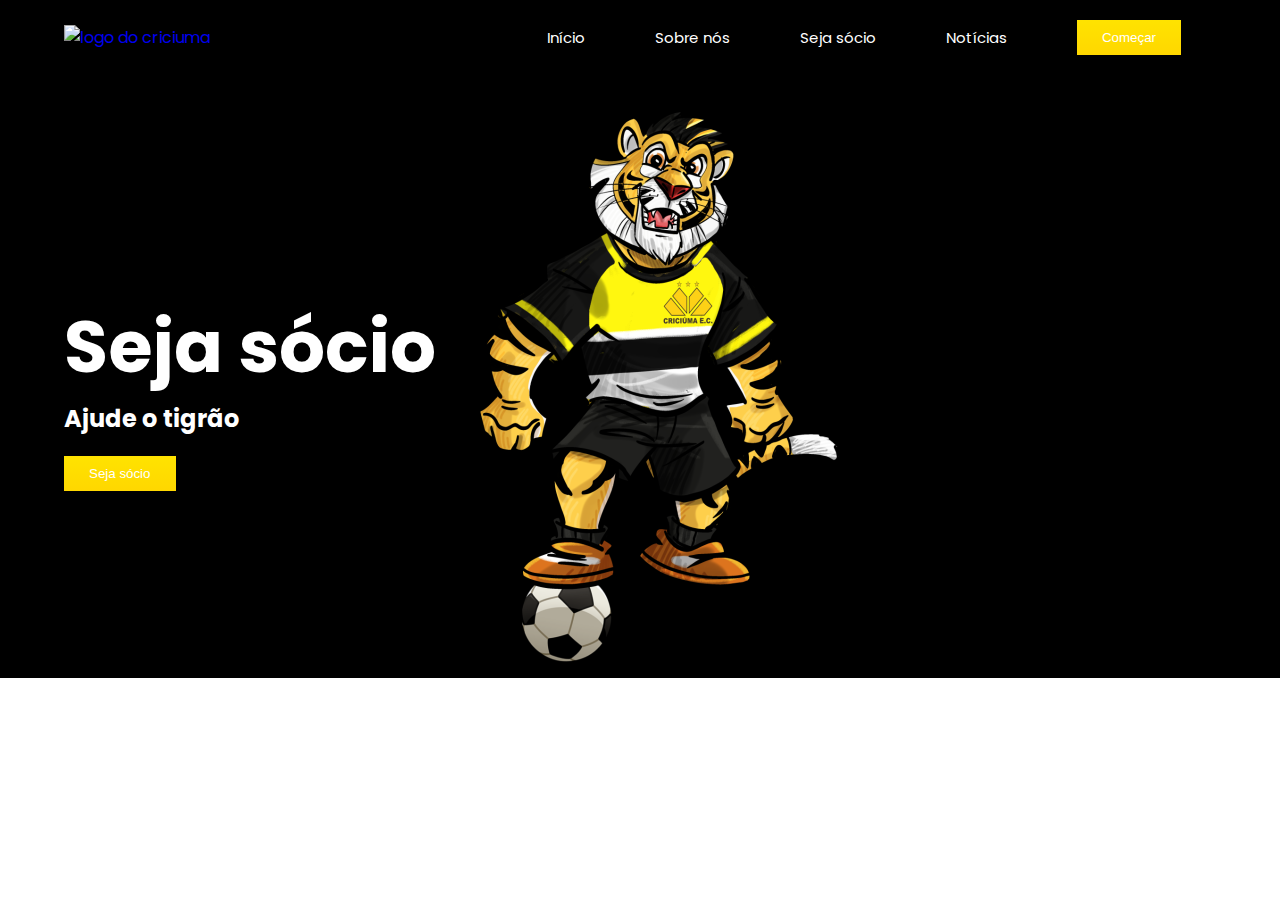
==== index.html @ 15b1179d "first commit" ====
<!DOCTYPE html>
<html lang="pt-br">
<head>
    <meta charset="UTF-8">
    <meta name="viewport" content="width=device-width, initial-scale=1.0">
    <link rel="stylesheet" href="css/style.css">
    <title>Criciuma EC</title>
</head>
<body> 
    <div class="background-preto">
        <!--header-->
        <header> 
            <!--container-->
            <div class="container">
                <nav>
                    <div class="logo">
                       <a href="index.html"> <img src="https://www.criciuma.com.br/includes/inc_nav/imgs/brand.png" alt="logo do criciuma"></a>
                    </div>
                    <ul class="ul">
                        <li><a href="#">Início</a></li>
                        <li><a href="#">Sobre nós</a></li>
                        <li><a href="#">Seja sócio</a></li>
                        <li><a href="#">Notícias</a></li>
                        <li><a href="#"><button class="btn-gradiente">Começar</button></a></li>
                    </ul>
                    <div class="menu-icon">
                        <img src="img/menu.png" alt="ícone de menu">
                    </div>
                </nav>
            </div>
            <!--end container-->
        </header> 
        <!--end header-->
        <!--main-->
        <main>
            <!--container-->
            <div class="container">
                <!--main txt-->
                <div class="main-text">
                    <h1>Seja sócio</h1>
                    <h2>Ajude o tigrão</h2>
                    <div>
                        <button class="btn-gradiente">Seja sócio</button>
                    
                    </div>
                </div>
                <!--end main txt-->
                <!--main img-->
                <div class="main-img">
                    <img src="img/tigre.png" alt="tigre">
                </div>
                <!--end main img-->
            </div>
            <!--end container-->
        </main>
        <!--end main-->
    </div>
    <script src="js/main.js"></script>
</body>
</html>
---- css/style.css ----
@import url('https://fonts.googleapis.com/css2?family=Poppins&display=swap');

* {
    margin: 0;
    padding: 0;
    box-sizing: border-box;
    text-decoration: none;
    list-style: none;
}

body {
    font-family: "Poppins", sans-serif;
}

:root {
    --amarelo: #ffe300;
    --preto: #000000;
    --cinza: #ababab;
    --branco: #FFFFFF;
    --degrade-btn: linear-gradient(#ffe300, #ffd700);
}

/* Estilo para o fundo amarelo */
.background-preto {
    background: var(--preto);
}

/* Container geral para o restante do conteúdo */
.container {
    max-width: 1440px;
    padding: 0 5%;
    margin: 0 auto;
}
.btn-gradiente{
    padding: 10px 25px;
    color: white;
    border: none;
    cursor: pointer;
    background-image: var(--degrade-btn);
}
/* classes do site */
nav{
    display: flex;
    justify-content: space-between;
    align-items: center;
    padding: 20px 0;
}
.ul {
    display: flex;
    align-items: center;
}
.ul li{
    margin: 0 35px;
    font-size: 15px;
}
.ul li a{
    color: white;
}
.main-text {
    color: white;
}
/* main */
main .container{
    display: flex;
    align-items: center;
    justify-content: space-between;
    margin-top: 30px;
}
.main-text{
    width: 50%;
    color: white;
}
.main-text h1{
    font-size: 4.5rem;
}
.main-text div{
    display: flex;
    align-items: center;
    margin-top: 20px;
}
.main-img{
    width: 50%;
}
.main-img{
    width: 100%;
}
/* menu icone */
.menu-icon{
    display: none;
    position: relative;
    z-index: 10;
}

/* responsivo */
@media (max-width: 960px) {
    .menu-icon {
        display: block;
    }

    .ul {
        position: fixed;
        background: var(--preto);
        top: 0;
        left: 100%;
        width: 100%;
        height: 100%;
        flex-direction: column;
        justify-content: center;
        transition: left 0.3s;
    }

    .ul.ativo {
        left: 0;
    }

    .ul li {
        font-size: 20px;
        margin: 20px 0;
    }
    main .container{
        flex-direction: column;
    }
    
    main .container .main-img,
    main .container .main-text{
        width: 100%;
        text-align: center;
    }
    main .container .main-text h1{
        font-size: 4rem;
    }
    main .container .main-text div{
        justify-content: center;
    }
}
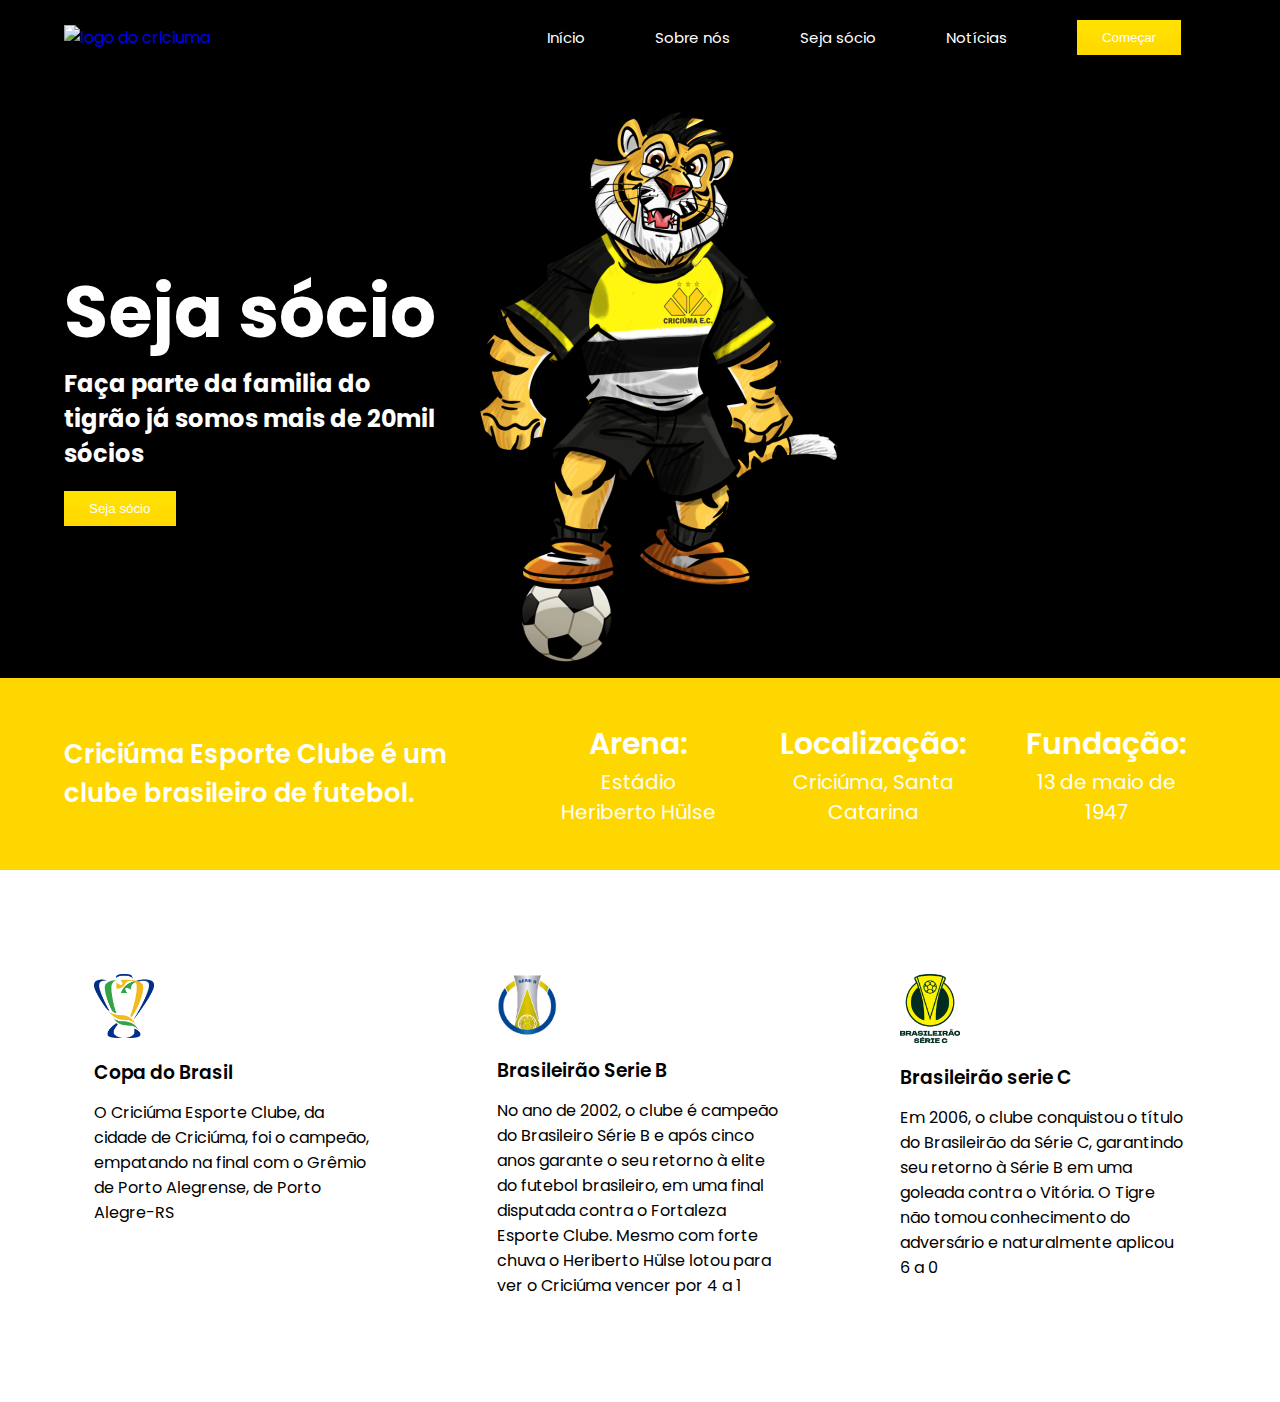
==== commit 83731b6e: "commit alterações" ====
--- a/index.html
+++ b/index.html
@@ -38,7 +38,7 @@
                 <!--main txt-->
                 <div class="main-text">
                     <h1>Seja sócio</h1>
-                    <h2>Ajude o tigrão</h2>
+                    <h2>Faça parte da familia do tigrão já somos mais de 20mil sócios</h2>
                     <div>
                         <button class="btn-gradiente">Seja sócio</button>
                     
@@ -55,6 +55,66 @@
         </main>
         <!--end main-->
     </div>
+    <!--end background preto-->
+    <!--resultados-->
+    <section class="resultados">
+        <!--container-->
+        <div class="container">
+            <!-- resultados-text-->
+             <div class="resultados-text">
+                Criciúma Esporte Clube é um clube brasileiro de futebol. 
+             </div>
+             <!--end resultados-text-->
+             <div class="resultados-numeros">
+                <p>
+                    <span>Arena:</span> <br>
+                    Estádio Heriberto Hülse
+                </p>
+
+                <p>
+                    <span>Localização:</span> <br>
+                    Criciúma, Santa Catarina
+                </p>
+
+                <p>
+                    <span>Fundação:</span> <br>
+                    13 de maio de 1947
+                </p>
+
+             </div>
+        <div>
+        <!--end container-->
+    </section>
+    <!--end resultados-->
+    <!-- section diferencias -->
+    <section class="diferencias">
+        <div class="container">
+            <div class="card">
+                <img src="img/copa.png" alt="trofeu">
+                <h3 class="titulo">Copa do Brasil</h3>
+                <p>
+                    O Criciúma Esporte Clube, da cidade de Criciúma, foi o campeão, empatando na final com o Grêmio de Porto Alegrense, de Porto Alegre-RS
+                </p>
+            </div>
+
+            <div class="card">
+                <img src="img/serieb.png" alt="serieb">
+                <h3 class="titulo">Brasileirão Serie B</h3>
+                <p>
+                    No ano de 2002, o clube é campeão do Brasileiro Série B e após cinco anos garante o seu retorno à elite do futebol brasileiro, em uma final disputada contra o Fortaleza Esporte Clube. Mesmo com forte chuva o Heriberto Hülse lotou para ver o Criciúma vencer por 4 a 1
+                </p>
+            </div>
+
+            <div class="card">
+                <img src="img/seriec.png" alt="seriec">
+                <h3 class="titulo">Brasileirão serie C</h3>
+                <p>
+                    Em 2006, o clube conquistou o título do Brasileirão da Série C, garantindo seu retorno à Série B em uma goleada contra o Vitória. O Tigre não tomou conhecimento do adversário e naturalmente aplicou 6 a 0
+                </p>
+            </div>
+        </div>
+    </section>
+    <!-- end diferencias-->
     <script src="js/main.js"></script>
 </body>
 </html>
--- a/css/style.css
+++ b/css/style.css
@@ -31,6 +31,11 @@
     padding: 0 5%;
     margin: 0 auto;
 }
+
+section{
+    padding: 2.7rem 0;
+}
+
 .btn-gradiente{
     padding: 10px 25px;
     color: white;
@@ -38,6 +43,7 @@
     cursor: pointer;
     background-image: var(--degrade-btn);
 }
+
 /* classes do site */
 nav{
     display: flex;
@@ -45,20 +51,25 @@
     align-items: center;
     padding: 20px 0;
 }
+
 .ul {
     display: flex;
     align-items: center;
 }
+
 .ul li{
     margin: 0 35px;
     font-size: 15px;
 }
+
 .ul li a{
     color: white;
 }
+
 .main-text {
     color: white;
 }
+
 /* main */
 main .container{
     display: flex;
@@ -66,24 +77,30 @@
     justify-content: space-between;
     margin-top: 30px;
 }
+
 .main-text{
     width: 50%;
     color: white;
 }
+
 .main-text h1{
     font-size: 4.5rem;
 }
+
 .main-text div{
     display: flex;
     align-items: center;
     margin-top: 20px;
 }
+
 .main-img{
     width: 50%;
 }
+
 .main-img{
     width: 100%;
 }
+
 /* menu icone */
 .menu-icon{
     display: none;
@@ -91,6 +108,69 @@
     z-index: 10;
 }
 
+/* resultados */
+.resultados{
+    background:#ffd700 ;
+}
+
+.resultados .container{
+    display: flex;
+    align-items: center;
+    justify-content: space-between;
+}
+
+.resultados .resultados-text{
+    color: white;
+    font-size:  1.6rem;
+    font-weight: 600;
+    width:  50%;
+}
+
+.resultados .resultados-numeros{
+    display: flex;
+    align-items: center;
+    justify-content: center;
+    color: white;
+}
+
+.resultados .resultados-numeros p{
+    text-align: center;
+    margin:  0 30px;
+    font-size:  20px;
+}
+
+.resultados .resultados-numeros p span{
+    font-size:  30px;
+    font-weight: 600;
+}
+/* section diferecias */
+.diferencias .container{
+    display: flex;
+    justify-content: space-between;
+    margin:  30px auto;
+}
+
+.diferencias .card{
+    width:  30%;
+    cursor: pointer;
+    padding: 30px;
+    border-radius:  15px;
+    transition: 0.3s;
+  
+}
+
+.diferencias .card:hover{
+   box-shadow: 0px 10px 67px 8px;
+}
+
+.diferencias .card img{
+    width:  60px;
+}
+
+.diferencias .card .titulo{
+    margin: 13px 0;
+    font-weight: 600;
+}
 /* responsivo */
 @media (max-width: 960px) {
     .menu-icon {
@@ -132,4 +212,26 @@
     main .container .main-text div{
         justify-content: center;
     }
-}
+    .resultados .container{
+        flex-direction: column;
+    }
+    .resultados .resultados-text,
+    .resultados .resultados-numeros{
+        width: 100%;
+        text-align: center;
+    }
+    .resultados-numeros{
+        margin-top:  30px;
+    }
+
+    @media (max-width: 440px){
+        .resultados .resultados-numeros{
+            flex-direction: column
+        }
+        
+        main .container .main-text h1 {
+                font-size: 3rem;
+            }
+        }
+    }
+
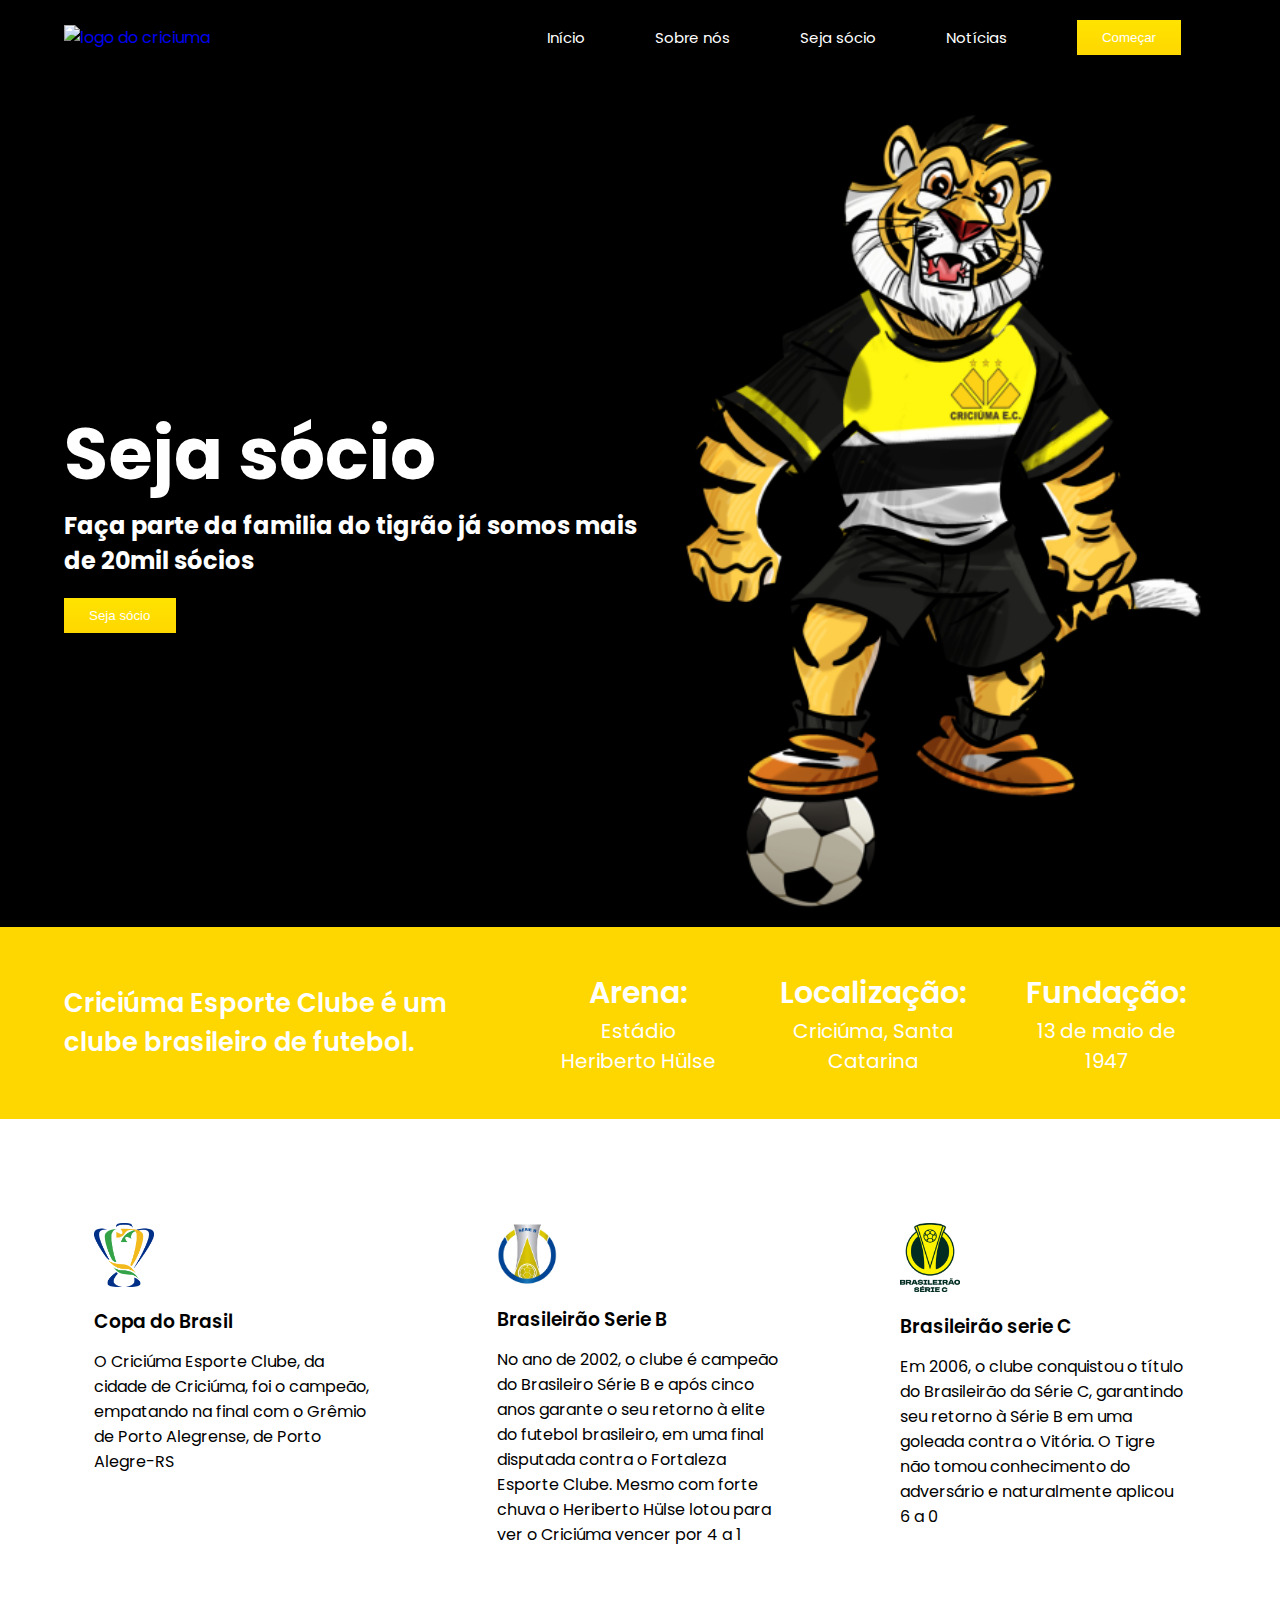
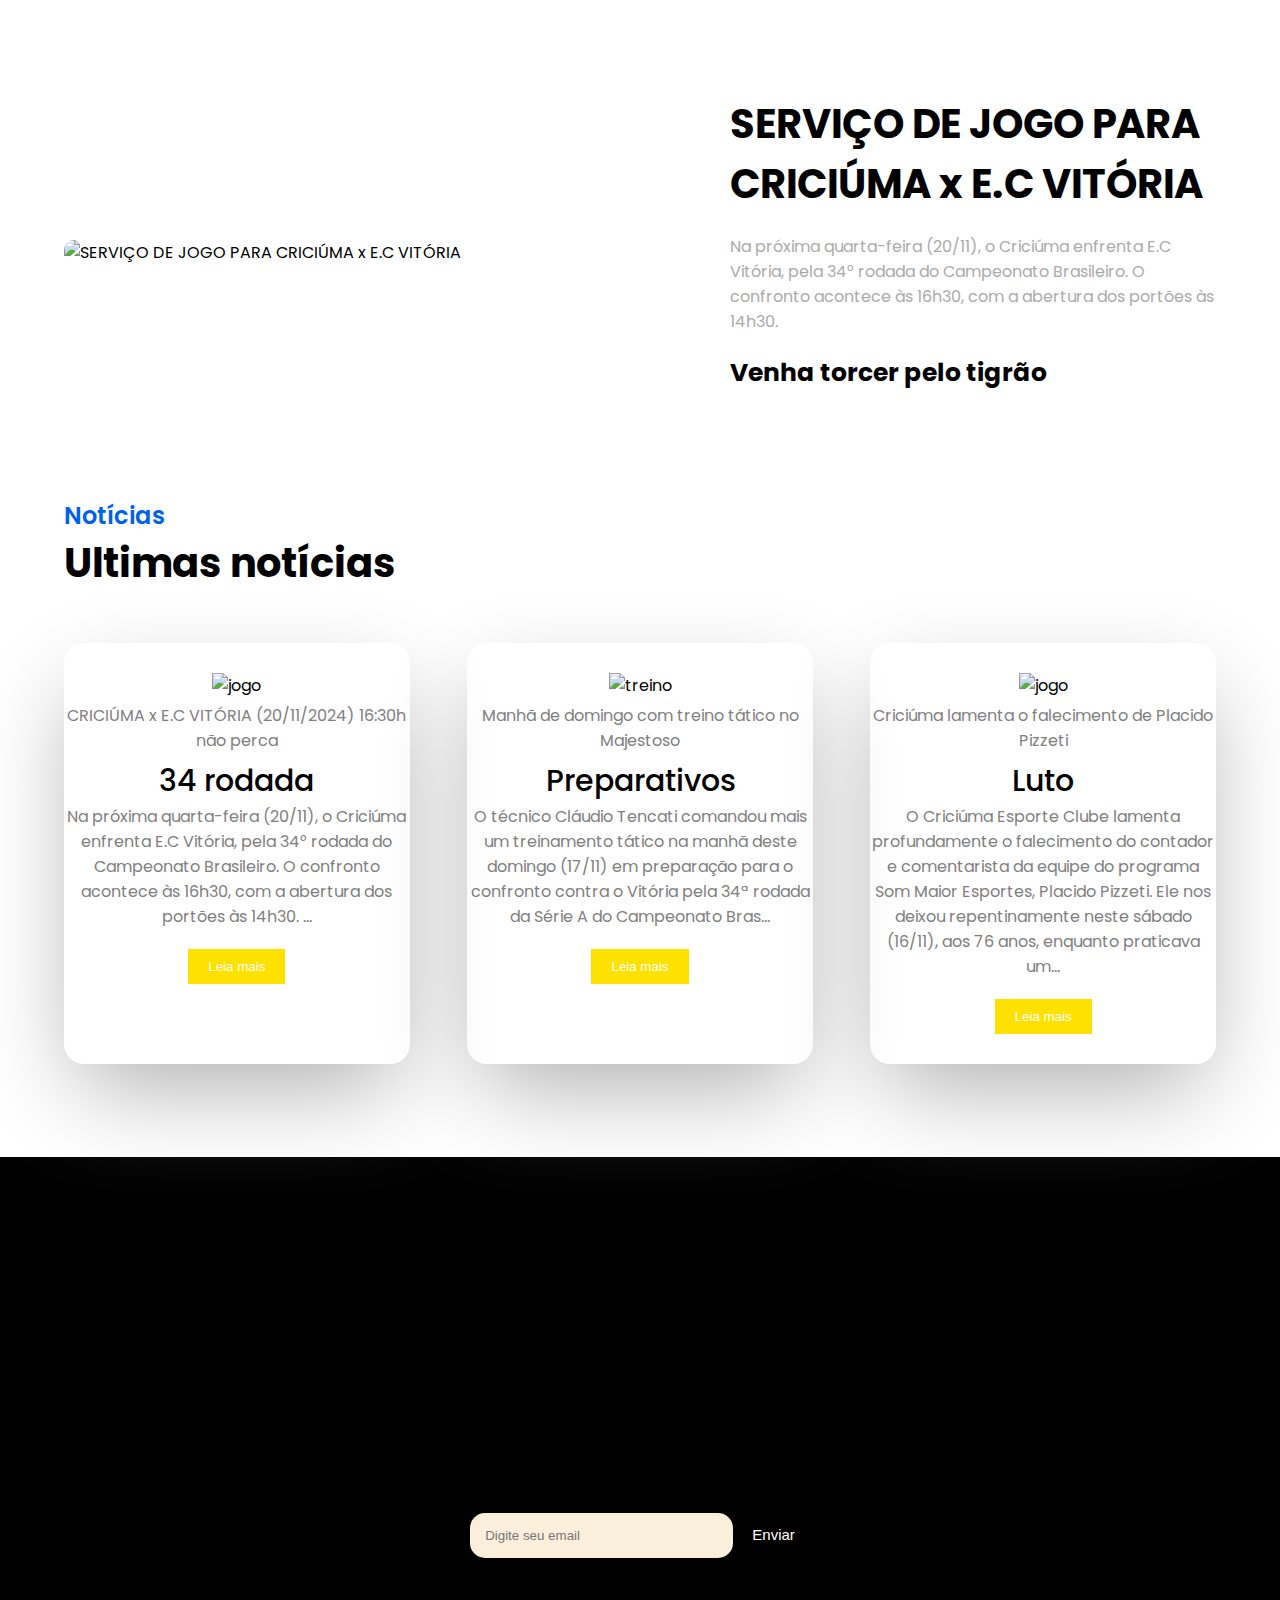
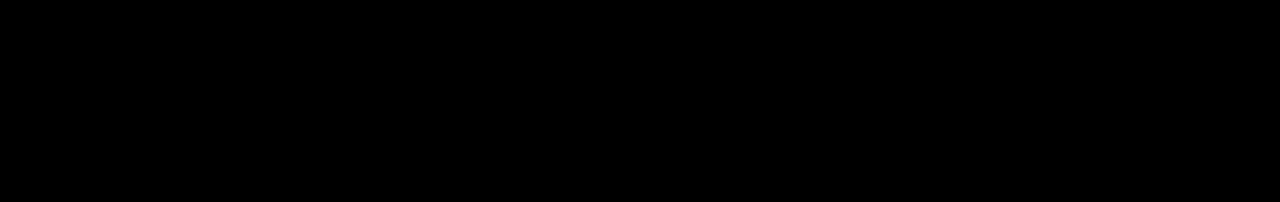
==== commit 2e7a28f2: "alterações" ====
--- a/index.html
+++ b/index.html
@@ -115,6 +115,84 @@
         </div>
     </section>
     <!-- end diferencias-->
+     <!--section noticia-->
+     <section class="noticia">
+        <div class="container">
+            <div class="noticia1-img">
+                <img src="img/noticia1.png" alt="SERVIÇO DE JOGO PARA CRICIÚMA x E.C VITÓRIA">
+            </div>
+            <div class="noticia-text">
+                <h2>SERVIÇO DE JOGO PARA CRICIÚMA x E.C VITÓRIA</h2>
+                <p>
+                    Na próxima quarta-feira (20/11),
+                     o Criciúma enfrenta E.C Vitória, 
+                     pela 34° rodada do Campeonato Brasileiro.
+                      O confronto acontece às 16h30,
+                       com a abertura dos portões às 14h30.
+                </p>
+                
+                <p>
+                    <b>Venha torcer pelo tigrão</b>
+                </p>
+            </div>
+        </div>
+     </section>
+     <!-- end section noticia-->
+      <!-- ultimas noticias-->
+       <section class="ultimas-noticias">
+        <div class="container">
+            <p class="azul">Notícias</p>
+            <h2>Ultimas notícias</h2>
+            <div class="cards">
+                <!--card item 1-->
+                <div class="card-item">
+                    <img src="img/criciuma2.png" alt="jogo">
+                    <p class="tema">CRICIÚMA x E.C VITÓRIA
+                        (20/11/2024) 16:30h não perca
+                    </p>
+                    <p class="subtema">34 rodada</p>
+                    <p class="noticia1"> Na próxima quarta-feira (20/11), o Criciúma enfrenta E.C Vitória, pela 34° rodada do Campeonato Brasileiro.
+                         O confronto acontece às 16h30, com a abertura dos portões às 14h30. ...</p> 
+                         <button>Leia mais</button>
+
+                 </div>
+                 <!--end card item 1-->
+          <!--card item 2-->
+          <div class="card-item">
+            <img src="img/treino.png" alt="treino">
+            <p class="tema">Manhã de domingo com treino tático no Majestoso</p>
+            <p class="subtema">Preparativos</p>
+            <p class="noticia1">O técnico Cláudio Tencati comandou mais um treinamento tático na manhã deste domingo (17/11) em preparação para
+                 o confronto contra o Vitória pela 34ª rodada da Série A do Campeonato Bras...</p> 
+                 <button>Leia mais</button>
+
+         </div>
+                 <!--end card item 2-->
+          <!--card item 3-->
+                <div class="card-item">
+                    <img src="img/luto.png" alt="jogo">
+                    <p class="tema">Criciúma lamenta o falecimento de Placido Pizzeti</p>
+                    <p class="subtema"">Luto</p>
+                    <p class="noticia1"> O Criciúma Esporte Clube lamenta profundamente o falecimento do contador e comentarista da equipe do programa Som Maior Esportes, Placido Pizzeti. Ele nos
+                         deixou repentinamente neste sábado (16/11), aos 76 anos, enquanto praticava um...</p> 
+                         <button>Leia mais</button>
+
+                 </div>
+                 <!--end card item 3-->
+       </section>
+       <!-- end ultimas noticias-->
+        <section class="newsleater">
+            <div class="container">
+                <div class="box-newsleater">
+                    <h2>Se inscreva e receba novidades</h2>
+                    <p>Receba notificações em seu email sobre novas novidades em breve</p>
+                    <form>
+                        <input type="email" placeholder="Digite seu email">
+                        <button>Enviar</button> 
+                    </form>
+                </div>
+            </div>
+        </section>
     <script src="js/main.js"></script>
 </body>
-</html>
+</html>--- a/css/style.css
+++ b/css/style.css
@@ -13,9 +13,10 @@
 }
 
 :root {
-    --amarelo: #ffe300;
+    --amarelo: #ffe100;
     --preto: #000000;
-    --cinza: #ababab;
+    --cinza-claro: #ababab;
+    --cinza-escuro: #808080;
     --branco: #FFFFFF;
     --degrade-btn: linear-gradient(#ffe300, #ffd700);
 }
@@ -32,20 +33,25 @@
     margin: 0 auto;
 }
 
-section{
+section {
     padding: 2.7rem 0;
 }
 
-.btn-gradiente{
+.btn-gradiente {
     padding: 10px 25px;
     color: white;
     border: none;
     cursor: pointer;
     background-image: var(--degrade-btn);
-}
-
-/* classes do site */
-nav{
+    transition: background 0.3s ease;
+}
+
+.btn-gradiente:hover {
+    background-image: linear-gradient(#ffd700, #ffe300);
+}
+
+/* Classes do site */
+nav {
     display: flex;
     justify-content: space-between;
     align-items: center;
@@ -57,121 +63,256 @@
     align-items: center;
 }
 
-.ul li{
+.ul li {
     margin: 0 35px;
     font-size: 15px;
 }
 
-.ul li a{
-    color: white;
+.ul li a {
+    color: white;
+    transition: color 0.3s;
+}
+
+.ul li a:hover {
+    color: var(--amarelo);
 }
 
 .main-text {
     color: white;
 }
 
-/* main */
-main .container{
+/* Main */
+main .container {
     display: flex;
     align-items: center;
     justify-content: space-between;
     margin-top: 30px;
 }
 
-.main-text{
+.main-text {
     width: 50%;
     color: white;
 }
 
-.main-text h1{
+.main-text h1 {
     font-size: 4.5rem;
 }
 
-.main-text div{
+.main-text div {
     display: flex;
     align-items: center;
     margin-top: 20px;
 }
 
-.main-img{
+.main-img {
     width: 50%;
 }
 
-.main-img{
+.main-img img {
     width: 100%;
 }
 
-/* menu icone */
-.menu-icon{
+/* Menu ícone */
+.menu-icon {
     display: none;
     position: relative;
     z-index: 10;
 }
 
-/* resultados */
-.resultados{
-    background:#ffd700 ;
-}
-
-.resultados .container{
+/* Resultados */
+.resultados {
+    background: #ffd700;
+}
+
+.resultados .container {
     display: flex;
     align-items: center;
     justify-content: space-between;
 }
 
-.resultados .resultados-text{
-    color: white;
-    font-size:  1.6rem;
+.resultados .resultados-text {
+    color: white;
+    font-size: 1.6rem;
     font-weight: 600;
-    width:  50%;
-}
-
-.resultados .resultados-numeros{
+    width: 50%;
+}
+
+.resultados .resultados-numeros {
     display: flex;
     align-items: center;
     justify-content: center;
     color: white;
 }
 
-.resultados .resultados-numeros p{
+.resultados .resultados-numeros p {
     text-align: center;
-    margin:  0 30px;
-    font-size:  20px;
-}
-
-.resultados .resultados-numeros p span{
-    font-size:  30px;
+    margin: 0 30px;
+    font-size: 20px;
+}
+
+.resultados .resultados-numeros p span {
+    font-size: 30px;
     font-weight: 600;
 }
-/* section diferecias */
-.diferencias .container{
+
+/* Section Diferencias */
+.diferencias .container {
     display: flex;
     justify-content: space-between;
-    margin:  30px auto;
-}
-
-.diferencias .card{
-    width:  30%;
+    margin: 30px auto;
+}
+
+.diferencias .card {
+    width: 30%;
     cursor: pointer;
     padding: 30px;
-    border-radius:  15px;
+    border-radius: 15px;
     transition: 0.3s;
-  
-}
-
-.diferencias .card:hover{
-   box-shadow: 0px 10px 67px 8px;
-}
-
-.diferencias .card img{
-    width:  60px;
-}
-
-.diferencias .card .titulo{
+}
+
+.diferencias .card:hover {
+    box-shadow: 0px 10px 20px rgba(0, 0, 0, 0.1);
+}
+
+.diferencias .card img {
+    width: 60px;
+}
+
+.diferencias .card .titulo {
     margin: 13px 0;
     font-weight: 600;
 }
-/* responsivo */
+
+/* Section Jogo */
+.noticia .container {
+    display: flex;
+    align-items: center;
+}
+
+.noticia .noticia1-img {
+    width: 50%;
+}
+
+.noticia .noticia1-img img {
+    width: 100%;
+    border-radius: 10px;
+}
+
+.noticia .noticia-text {
+    width: 50%;
+    padding-left: 90px;
+}
+
+.noticia .noticia-text h2 {
+    font-size: 2.5em;
+}
+
+.noticia .noticia-text p {
+    margin: 20px 0;
+    color: var(--cinza-claro);
+}
+
+.noticia .noticia-text p b {
+    color: var(--preto);
+    font-size: 25px;
+}
+
+.ultimas-noticias .azul {
+    font-size: 24px;
+    font-weight: 600;
+    color: #0060f0;
+}
+
+.ultimas-noticias h2 {
+    font-size: 2.5rem;
+}
+
+.ultimas-noticias .cards {
+    display: flex;
+    justify-content: space-between;
+    margin-top: 50px;
+}
+
+.ultimas-noticias .cards .card-item {
+    width: 30%;
+    text-align: center;
+    padding: 30px 0;
+    border-radius: 20px;
+    box-shadow: 0px 35px 97px -15px var(--cinza-claro) ;
+}
+
+.ultimas-noticias .cards img{
+    width: 80%;
+}
+
+.ultimas-noticias .cards .tema{
+    margin: 5px 0;
+    color: var(--cinza-escuro);
+}
+
+.ultimas-noticias .cards .subtema{
+    font-size: 30px;
+    font-weight: 500;
+}
+
+.ultimas-noticias .cards .noticia1{
+    margin-bottom: 20px;
+    color: var(--cinza-escuro);
+}
+
+.ultimas-noticias .cards button{
+    padding: 10px 20px;
+    color: white;
+    background-color:var(--amarelo) ;
+    border: none;
+}
+/* section newsleater */
+.newsleater{
+    margin-top: 50px;
+    background-color: var(--preto);
+}
+
+.newsleater .box-newsleater{
+    text-align: center;
+    padding: 200px;
+    background-image: url('../img/fundo.png');
+    background-repeat: no-repeat;
+    background-size: cover;
+    background-position: center;
+    border-radius: 15px;
+}
+
+.newsleater .box-newsleater h2{
+    font-size: 2.5rem;
+}
+
+.newsleater .box-newsleater p{
+    margin: 13px 0;
+}
+
+.newsleater .box-newsleater input{
+    width: 35%;
+    padding: 15px;
+    border-radius: 15px;
+    border: none;
+    outline: none;
+    color: #00000098;
+    background-color: #faefda;
+}
+
+
+.newsleater .box-newsleater button{
+    font-size: 15px;
+    border: none;
+    outline: none;
+    padding: 15px;
+    border-radius: 14px;
+    color: white;
+    background-color: var(--preto);
+    cursor: pointer;
+}
+/* end section newsleater */
+/* Responsivo */
 @media (max-width: 960px) {
     .menu-icon {
         display: block;
@@ -197,41 +338,82 @@
         font-size: 20px;
         margin: 20px 0;
     }
-    main .container{
-        flex-direction: column;
-    }
-    
+
+    main .container {
+        flex-direction: column;
+    }
+
     main .container .main-img,
-    main .container .main-text{
+    main .container .main-text {
         width: 100%;
         text-align: center;
     }
-    main .container .main-text h1{
-        font-size: 4rem;
-    }
-    main .container .main-text div{
-        justify-content: center;
-    }
-    .resultados .container{
-        flex-direction: column;
-    }
+
+    .resultados .container {
+        flex-direction: column;
+    }
+
     .resultados .resultados-text,
-    .resultados .resultados-numeros{
+    .resultados .resultados-numeros {
         width: 100%;
         text-align: center;
     }
-    .resultados-numeros{
-        margin-top:  30px;
-    }
-
-    @media (max-width: 440px){
-        .resultados .resultados-numeros{
-            flex-direction: column
-        }
-        
-        main .container .main-text h1 {
-                font-size: 3rem;
-            }
-        }
-    }
-
+
+    .resultados-numeros {
+        margin-top: 30px;
+    }
+
+    .ultimas-noticias .cards{
+        flex-direction: column;
+    }
+
+    .ultimas-noticias .cards .card-item{
+        width: 100%;
+        margin-top: 50px;
+    }
+
+    .newsleater .box-newsleater{
+        padding: 50px;
+    }
+    .newsleater .box-newsleater h2 {
+        font-size: 2.0rem;
+    }
+
+    .newsleater .box-newsleater input{
+        width: 90%;
+    }
+
+    .newsleater .box-newsleater button{
+        width: 50%;
+        margin-top: 20px;
+    }
+    }
+
+@media (max-width: 440px) {
+    .resultados .resultados-numeros {
+        flex-direction: column;
+    }
+
+    .diferencias .container {
+        flex-direction: column;
+    }
+
+    .diferencias .card {
+        width: 100%;
+    }
+
+    .noticia .container {
+        flex-direction: column-reverse;
+    }
+
+    .noticia .noticia1-img,
+    .noticia .noticia-text {
+        width: 100%;
+        text-align: center;
+        padding: 0%;
+    }
+
+    main .container .main-text h1 {
+        font-size: 3rem;
+    }
+}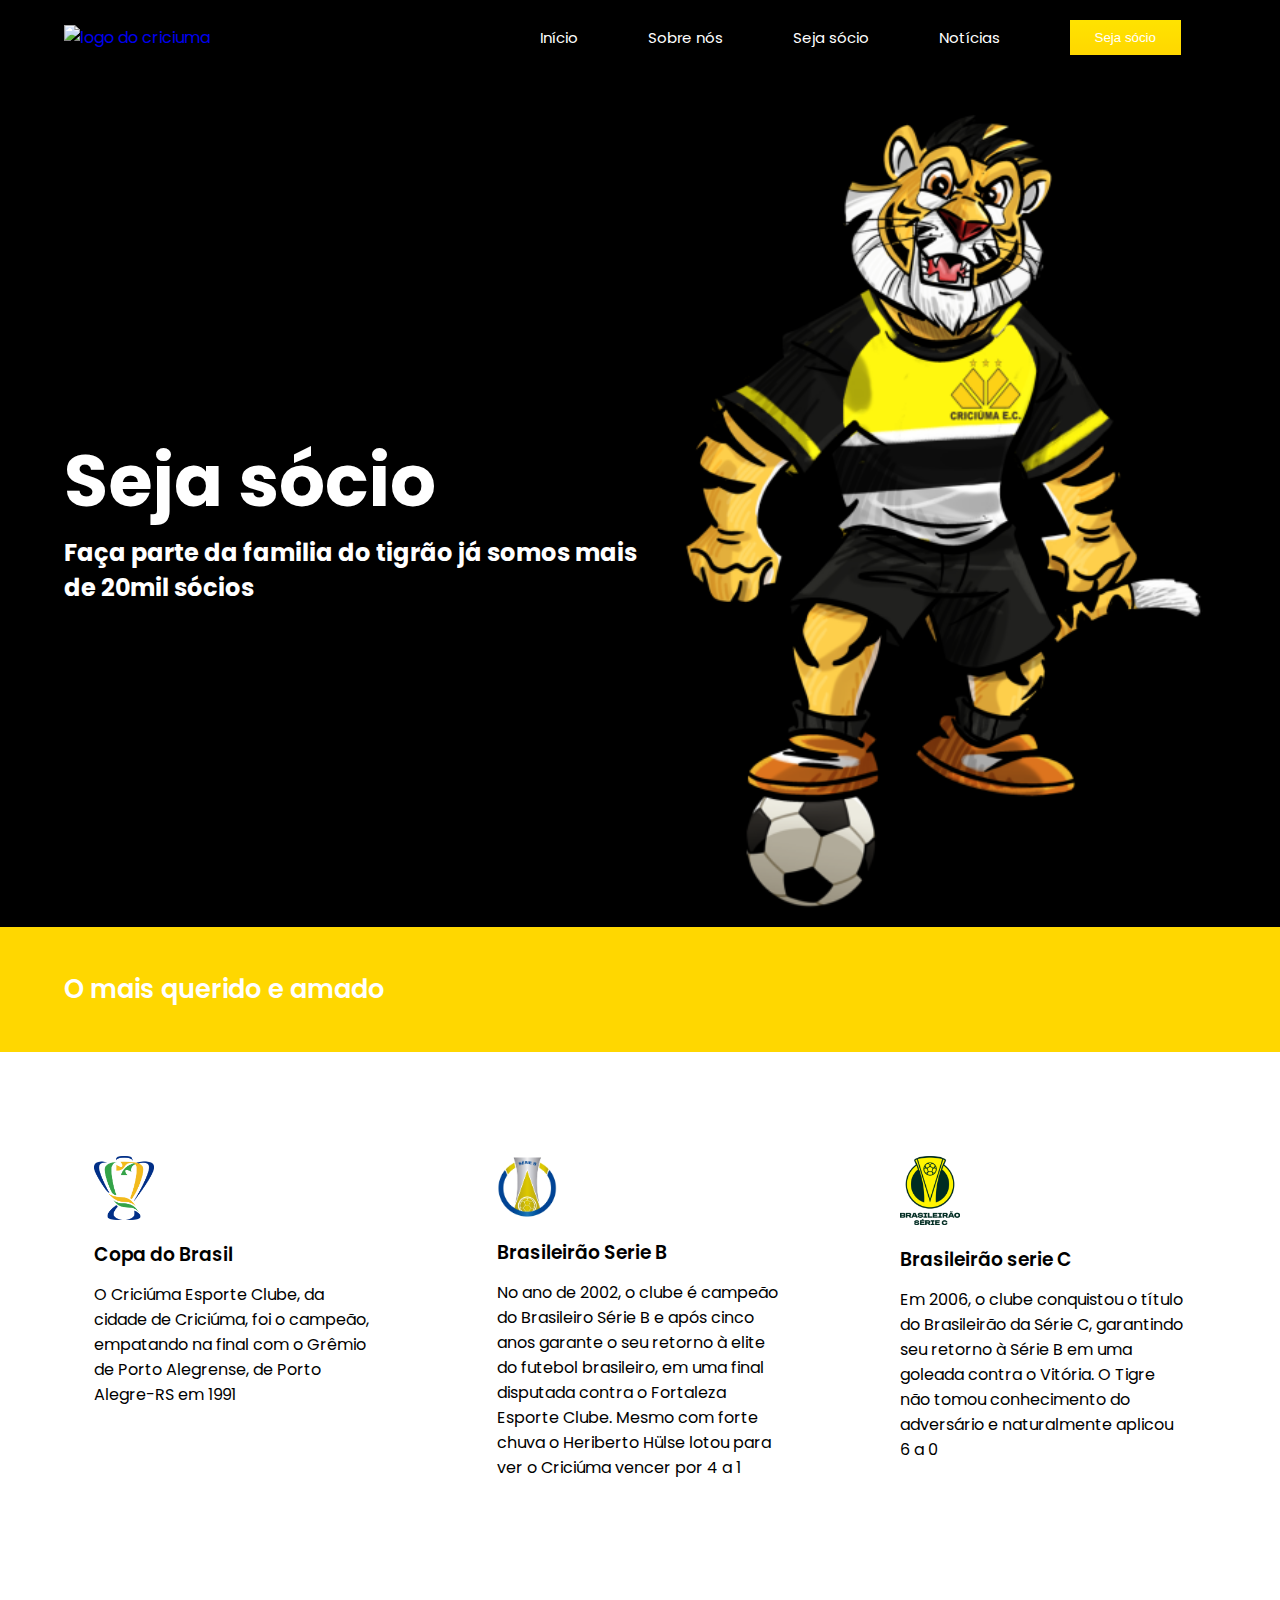
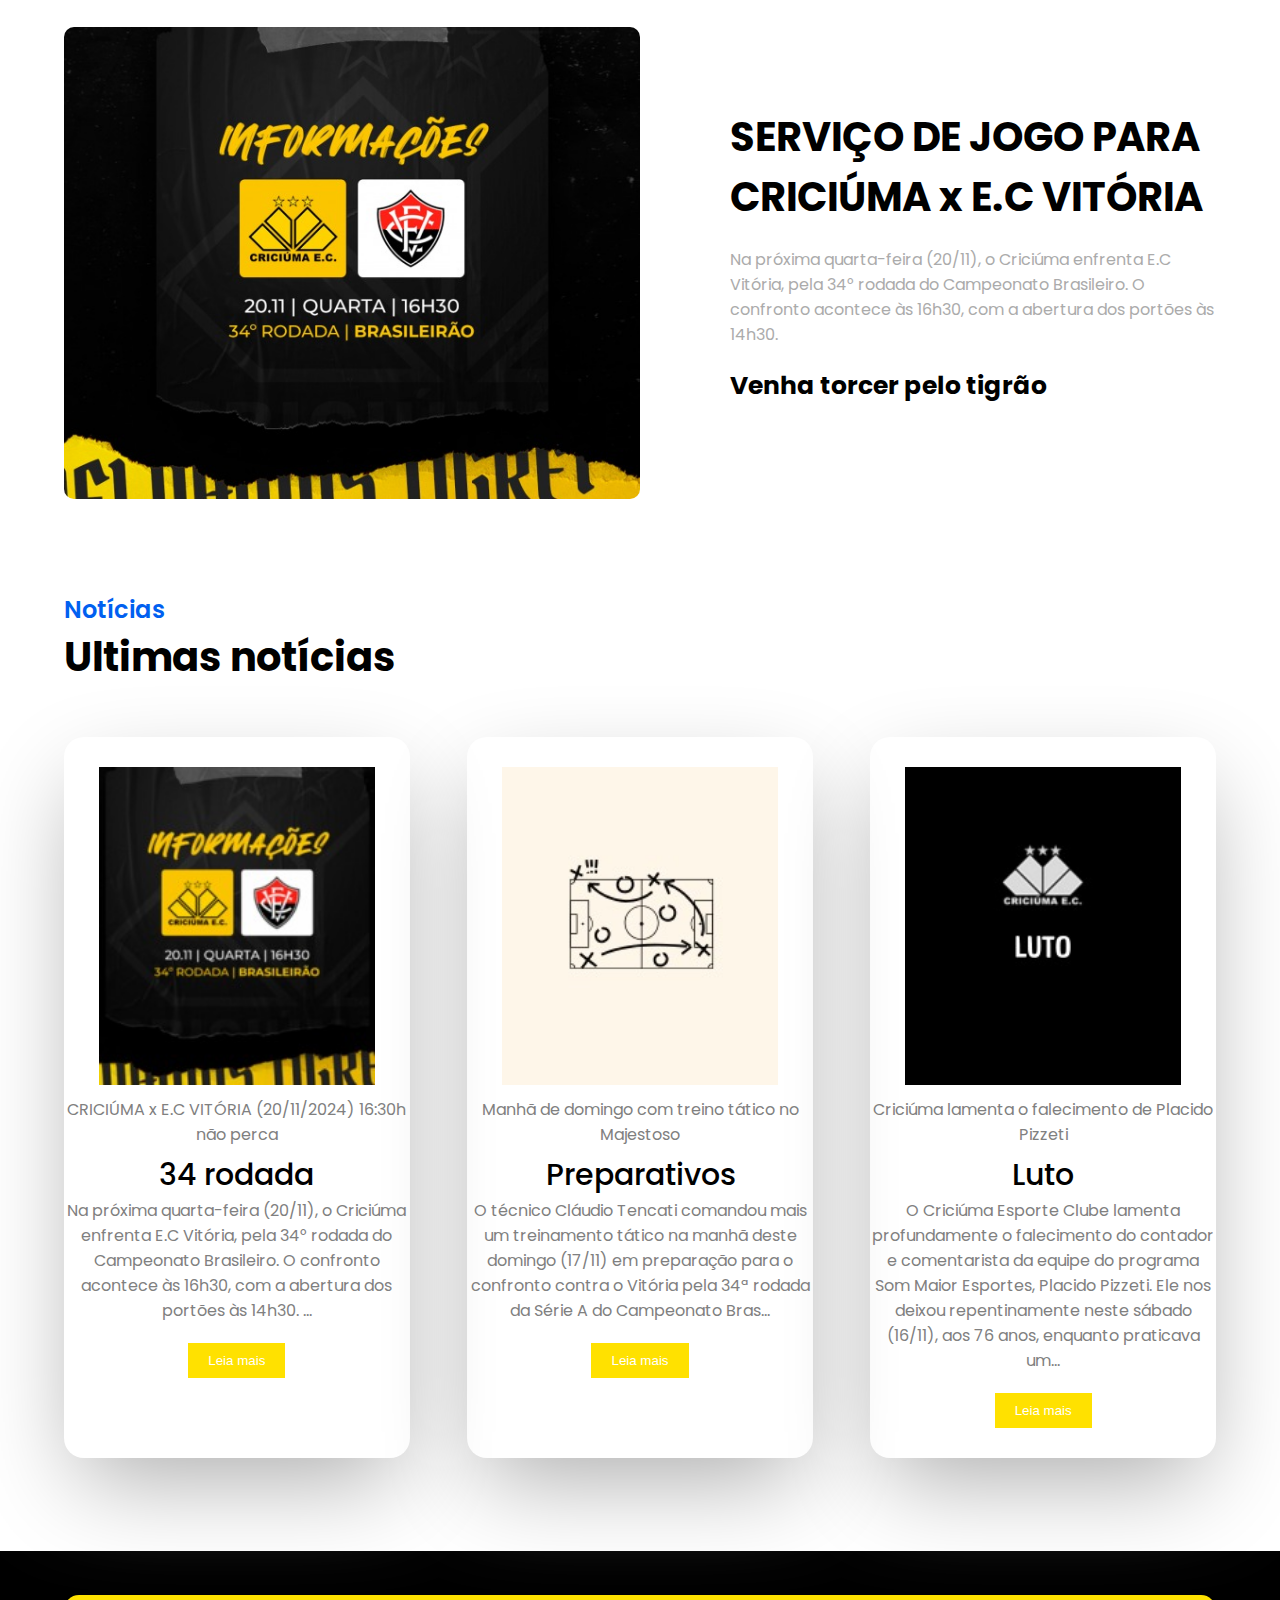
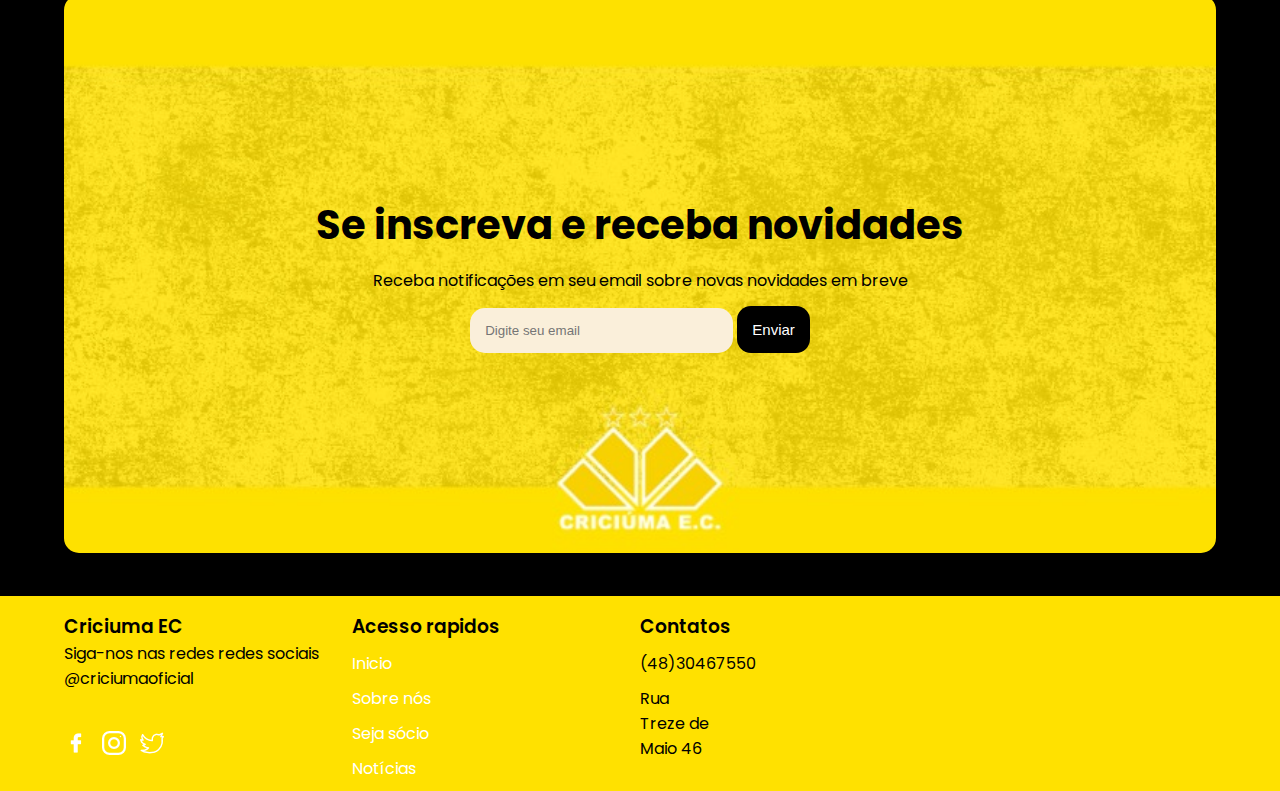
==== commit 773904f2: "Update index.html" ====
--- a/index.html
+++ b/index.html
@@ -14,14 +14,14 @@
             <div class="container">
                 <nav>
                     <div class="logo">
-                       <a href="index.html"> <img src="https://www.criciuma.com.br/includes/inc_nav/imgs/brand.png" alt="logo do criciuma"></a>
+                       <a href="/index.html"> <img src="https://www.criciuma.com.br/includes/inc_nav/imgs/brand.png" alt="logo do criciuma"></a>
                     </div>
                     <ul class="ul">
-                        <li><a href="#">Início</a></li>
-                        <li><a href="#">Sobre nós</a></li>
-                        <li><a href="#">Seja sócio</a></li>
-                        <li><a href="#">Notícias</a></li>
-                        <li><a href="#"><button class="btn-gradiente">Começar</button></a></li>
+                        <li><a href="/index.html">Início</a></li>
+                        <li><a href="/pages/sobre-nos.html">Sobre nós</a></li>
+                        <li><a href="/pages/seja-socio.html">Seja sócio</a></li>
+                        <li><a href="/pages/noticias.html">Notícias</a></li>
+                        <li><a href="/pages/seja-socio.html"><button class="btn-gradiente">Seja sócio</button></a></li>
                     </ul>
                     <div class="menu-icon">
                         <img src="img/menu.png" alt="ícone de menu">
@@ -39,10 +39,6 @@
                 <div class="main-text">
                     <h1>Seja sócio</h1>
                     <h2>Faça parte da familia do tigrão já somos mais de 20mil sócios</h2>
-                    <div>
-                        <button class="btn-gradiente">Seja sócio</button>
-                    
-                    </div>
                 </div>
                 <!--end main txt-->
                 <!--main img-->
@@ -62,26 +58,9 @@
         <div class="container">
             <!-- resultados-text-->
              <div class="resultados-text">
-                Criciúma Esporte Clube é um clube brasileiro de futebol. 
+                O mais querido e amado
              </div>
              <!--end resultados-text-->
-             <div class="resultados-numeros">
-                <p>
-                    <span>Arena:</span> <br>
-                    Estádio Heriberto Hülse
-                </p>
-
-                <p>
-                    <span>Localização:</span> <br>
-                    Criciúma, Santa Catarina
-                </p>
-
-                <p>
-                    <span>Fundação:</span> <br>
-                    13 de maio de 1947
-                </p>
-
-             </div>
         <div>
         <!--end container-->
     </section>
@@ -93,7 +72,7 @@
                 <img src="img/copa.png" alt="trofeu">
                 <h3 class="titulo">Copa do Brasil</h3>
                 <p>
-                    O Criciúma Esporte Clube, da cidade de Criciúma, foi o campeão, empatando na final com o Grêmio de Porto Alegrense, de Porto Alegre-RS
+                    O Criciúma Esporte Clube, da cidade de Criciúma, foi o campeão, empatando na final com o Grêmio de Porto Alegrense, de Porto Alegre-RS em 1991
                 </p>
             </div>
 
@@ -119,7 +98,7 @@
      <section class="noticia">
         <div class="container">
             <div class="noticia1-img">
-                <img src="img/noticia1.png" alt="SERVIÇO DE JOGO PARA CRICIÚMA x E.C VITÓRIA">
+                <img src="img/noticia1.jpeg" alt="SERVIÇO DE JOGO PARA CRICIÚMA x E.C VITÓRIA">
             </div>
             <div class="noticia-text">
                 <h2>SERVIÇO DE JOGO PARA CRICIÚMA x E.C VITÓRIA</h2>
@@ -146,7 +125,7 @@
             <div class="cards">
                 <!--card item 1-->
                 <div class="card-item">
-                    <img src="img/criciuma2.png" alt="jogo">
+                    <img src="img/criciuma2.jpeg" alt="jogo">
                     <p class="tema">CRICIÚMA x E.C VITÓRIA
                         (20/11/2024) 16:30h não perca
                     </p>
@@ -159,7 +138,7 @@
                  <!--end card item 1-->
           <!--card item 2-->
           <div class="card-item">
-            <img src="img/treino.png" alt="treino">
+            <img src="img/treino.jpeg" alt="treino">
             <p class="tema">Manhã de domingo com treino tático no Majestoso</p>
             <p class="subtema">Preparativos</p>
             <p class="noticia1">O técnico Cláudio Tencati comandou mais um treinamento tático na manhã deste domingo (17/11) em preparação para
@@ -170,7 +149,7 @@
                  <!--end card item 2-->
           <!--card item 3-->
                 <div class="card-item">
-                    <img src="img/luto.png" alt="jogo">
+                    <img src="img/luto.jpeg" alt="jogo">
                     <p class="tema">Criciúma lamenta o falecimento de Placido Pizzeti</p>
                     <p class="subtema"">Luto</p>
                     <p class="noticia1"> O Criciúma Esporte Clube lamenta profundamente o falecimento do contador e comentarista da equipe do programa Som Maior Esportes, Placido Pizzeti. Ele nos
@@ -193,6 +172,46 @@
                 </div>
             </div>
         </section>
+        <!--footer-->
+        <footer>
+            <div class="container">
+                <!-- ul1-->
+                <ul>
+                    <h3>Criciuma EC</h3>
+                    <p>Siga-nos nas redes redes sociais @criciumaoficial</p>
+                    <div class="redes-sociais">
+                        <img src="/img/facebook.png" alt="facebook">
+                        <img src="/img/instagram.png" alt="instagram">
+                        <img src="/img/twitter.png" alt="twitter">
+                    </div>
+                </ul>
+                <!-- end ul1-->
+                 <!-- ul2 -->
+                <ul>
+                    <h3>Acesso rapidos</h3>
+                    <li><a href="/index.html">Inicio</a></li>
+                    <li><a href="/pages/sobre-nos.html">Sobre nós</a></li>
+                    <li><a href="/pages/seja-socio.html">Seja sócio</a></li>
+                    <li><a href="/pages/noticias.html">Notícias</a></li>
+                </ul>
+                <!-- end ul2-->
+                
+                 <!-- ul4-->
+                <ul>
+                    <ul>
+                        <h3>Contatos</h3>
+                        <li>
+                        (48)30467550
+                        </li>
+                        <li>
+                        <p>Rua Treze de Maio 46 </p>
+                        </li>
+                    </ul>
+                </ul>
+                <!-- end ul4-->
+            </div>
+        </footer>
+        <!-- end footer-->
     <script src="js/main.js"></script>
 </body>
-</html>+</html>
--- a/css/style.css
+++ b/css/style.css
@@ -265,7 +265,9 @@
     color: white;
     background-color:var(--amarelo) ;
     border: none;
-}
+    cursor: pointer;
+}
+
 /* section newsleater */
 .newsleater{
     margin-top: 50px;
@@ -275,7 +277,7 @@
 .newsleater .box-newsleater{
     text-align: center;
     padding: 200px;
-    background-image: url('../img/fundo.png');
+    background-image: url('../img/fundo.jpeg');
     background-repeat: no-repeat;
     background-size: cover;
     background-position: center;
@@ -312,6 +314,41 @@
     cursor: pointer;
 }
 /* end section newsleater */
+/* footer */
+footer{
+    background-color: var(--amarelo);
+}
+
+footer .container{
+    display: flex;
+    color: black;
+}
+
+footer .container ul{
+    width: 25%;
+}
+
+footer .container h3{
+    margin-top: 16px;
+    font-weight: 600;
+}
+
+footer .container .redes-sociais img{
+    margin-right: 10px; 
+}
+
+footer .container ul > p{
+    margin-bottom: 40px;
+}
+
+footer .container li{
+    margin: 10px 0;
+}
+
+footer .container a{
+    color: white;
+}
+/* end footer */
 /* Responsivo */
 @media (max-width: 960px) {
     .menu-icon {
@@ -387,7 +424,16 @@
         width: 50%;
         margin-top: 20px;
     }
-    }
+
+    footer .container{
+        flex-direction: column;
+    }
+
+    footer .container ul{
+        width: 100%;
+        margin-bottom: 30px;
+    }
+}
 
 @media (max-width: 440px) {
     .resultados .resultados-numeros {
@@ -416,4 +462,4 @@
     main .container .main-text h1 {
         font-size: 3rem;
     }
-}+}
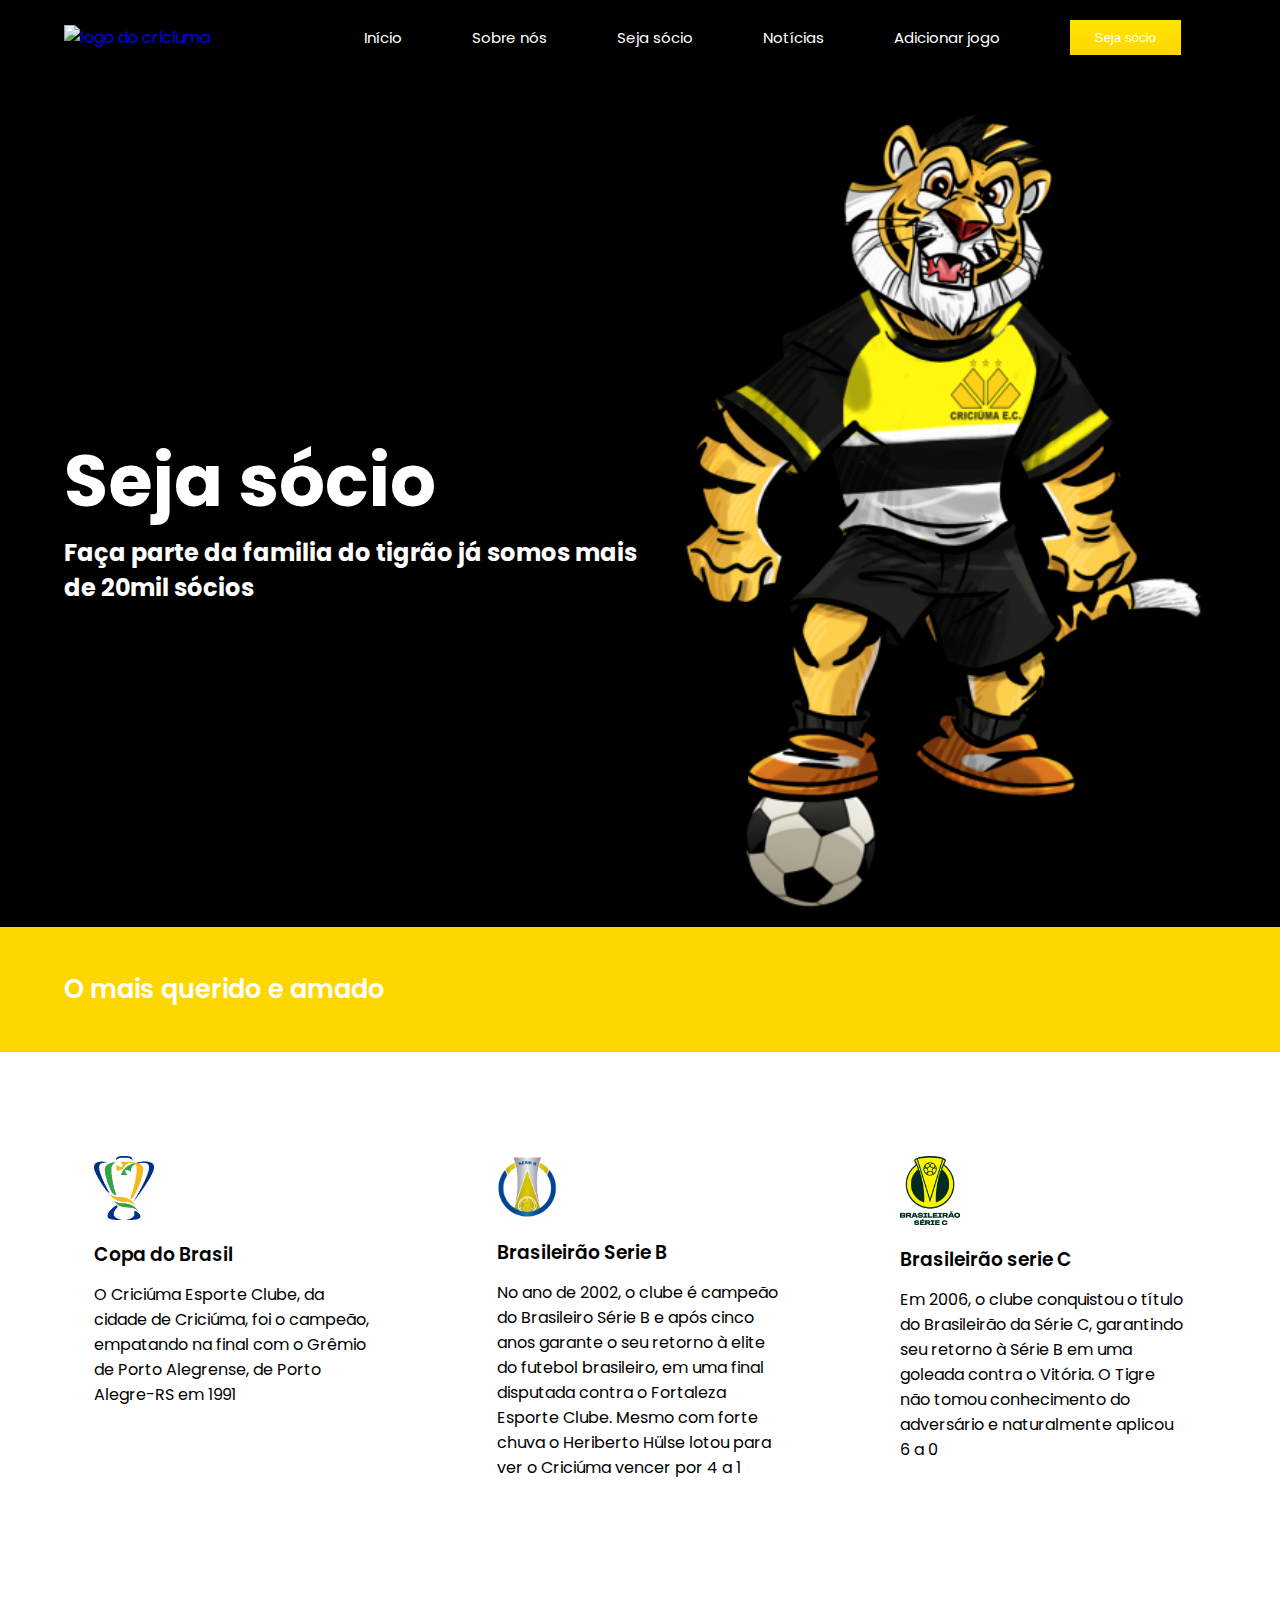
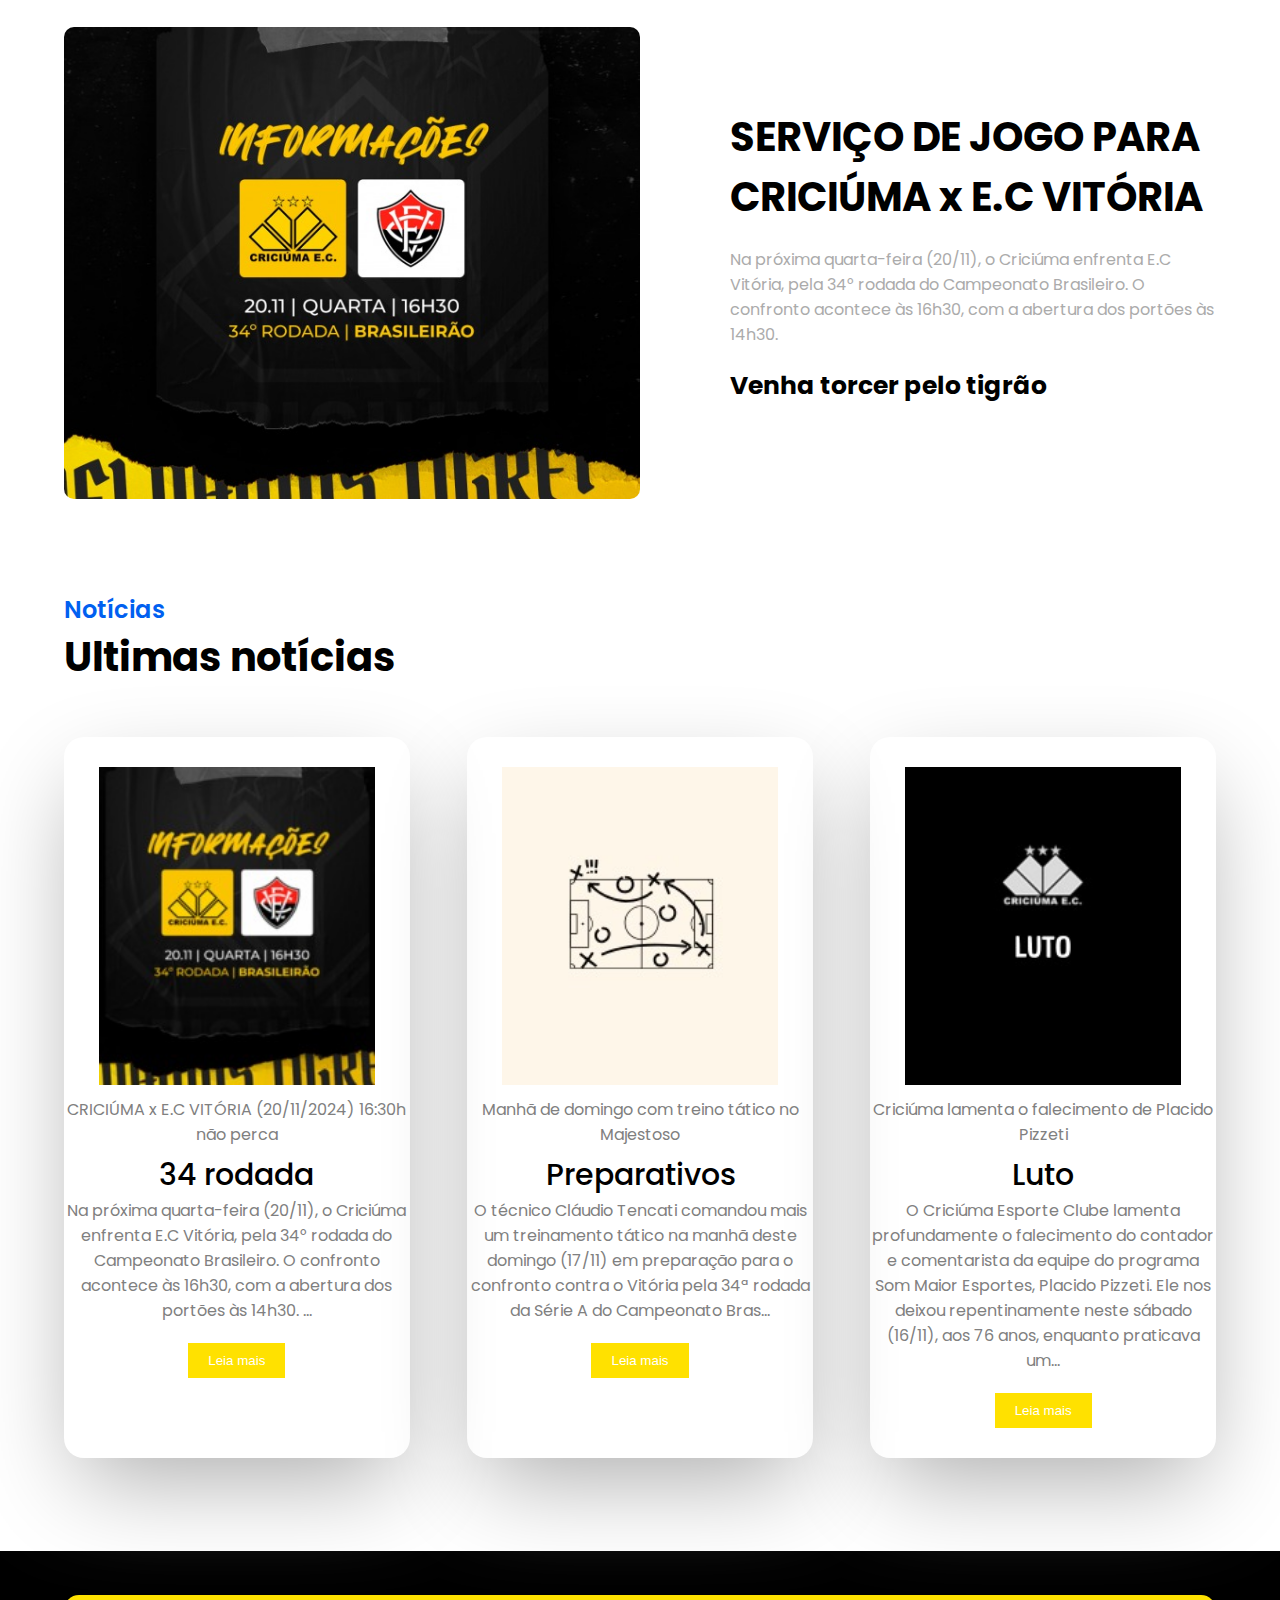
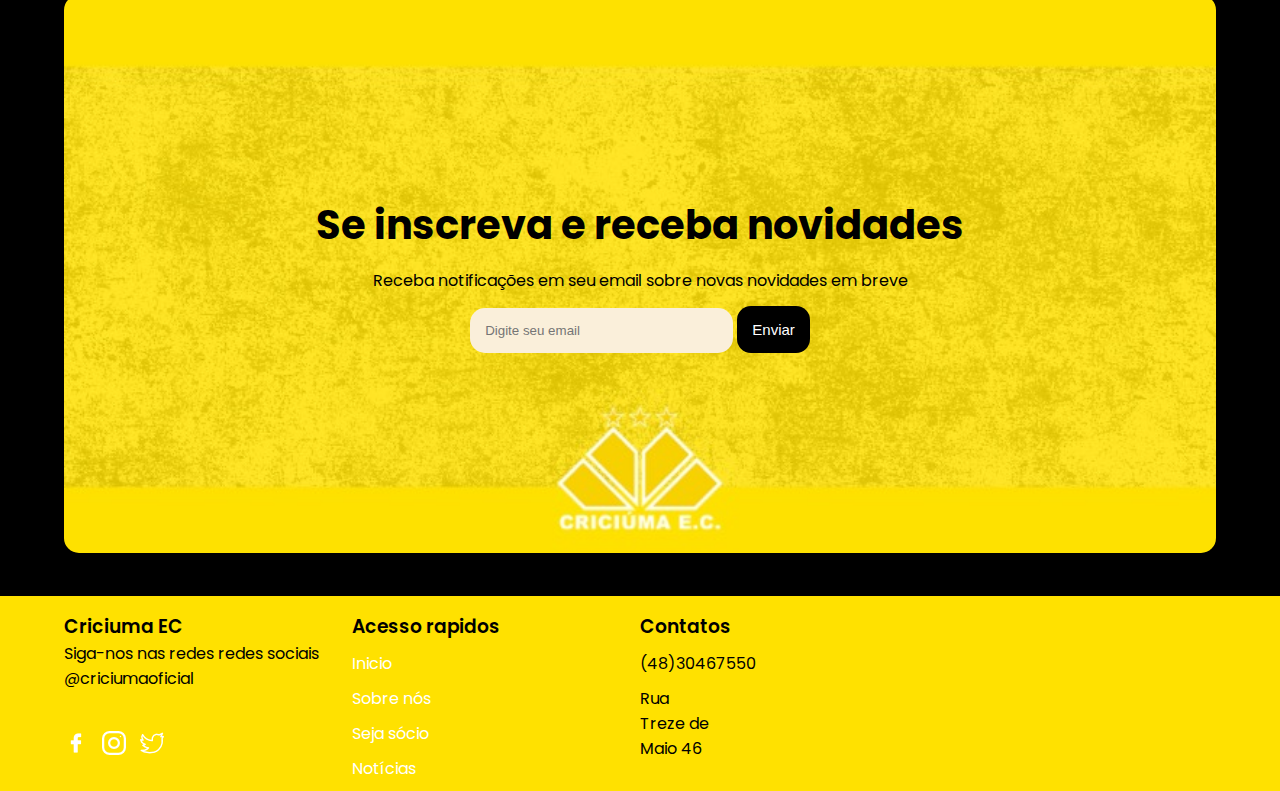
==== commit 4bca8726: "alterações finais" ====
--- a/index.html
+++ b/index.html
@@ -21,6 +21,7 @@
                         <li><a href="/pages/sobre-nos.html">Sobre nós</a></li>
                         <li><a href="/pages/seja-socio.html">Seja sócio</a></li>
                         <li><a href="/pages/noticias.html">Notícias</a></li>
+                        <li><a href="/pages/adicionar-jogo.html">Adicionar jogo</a></li>
                         <li><a href="/pages/seja-socio.html"><button class="btn-gradiente">Seja sócio</button></a></li>
                     </ul>
                     <div class="menu-icon">
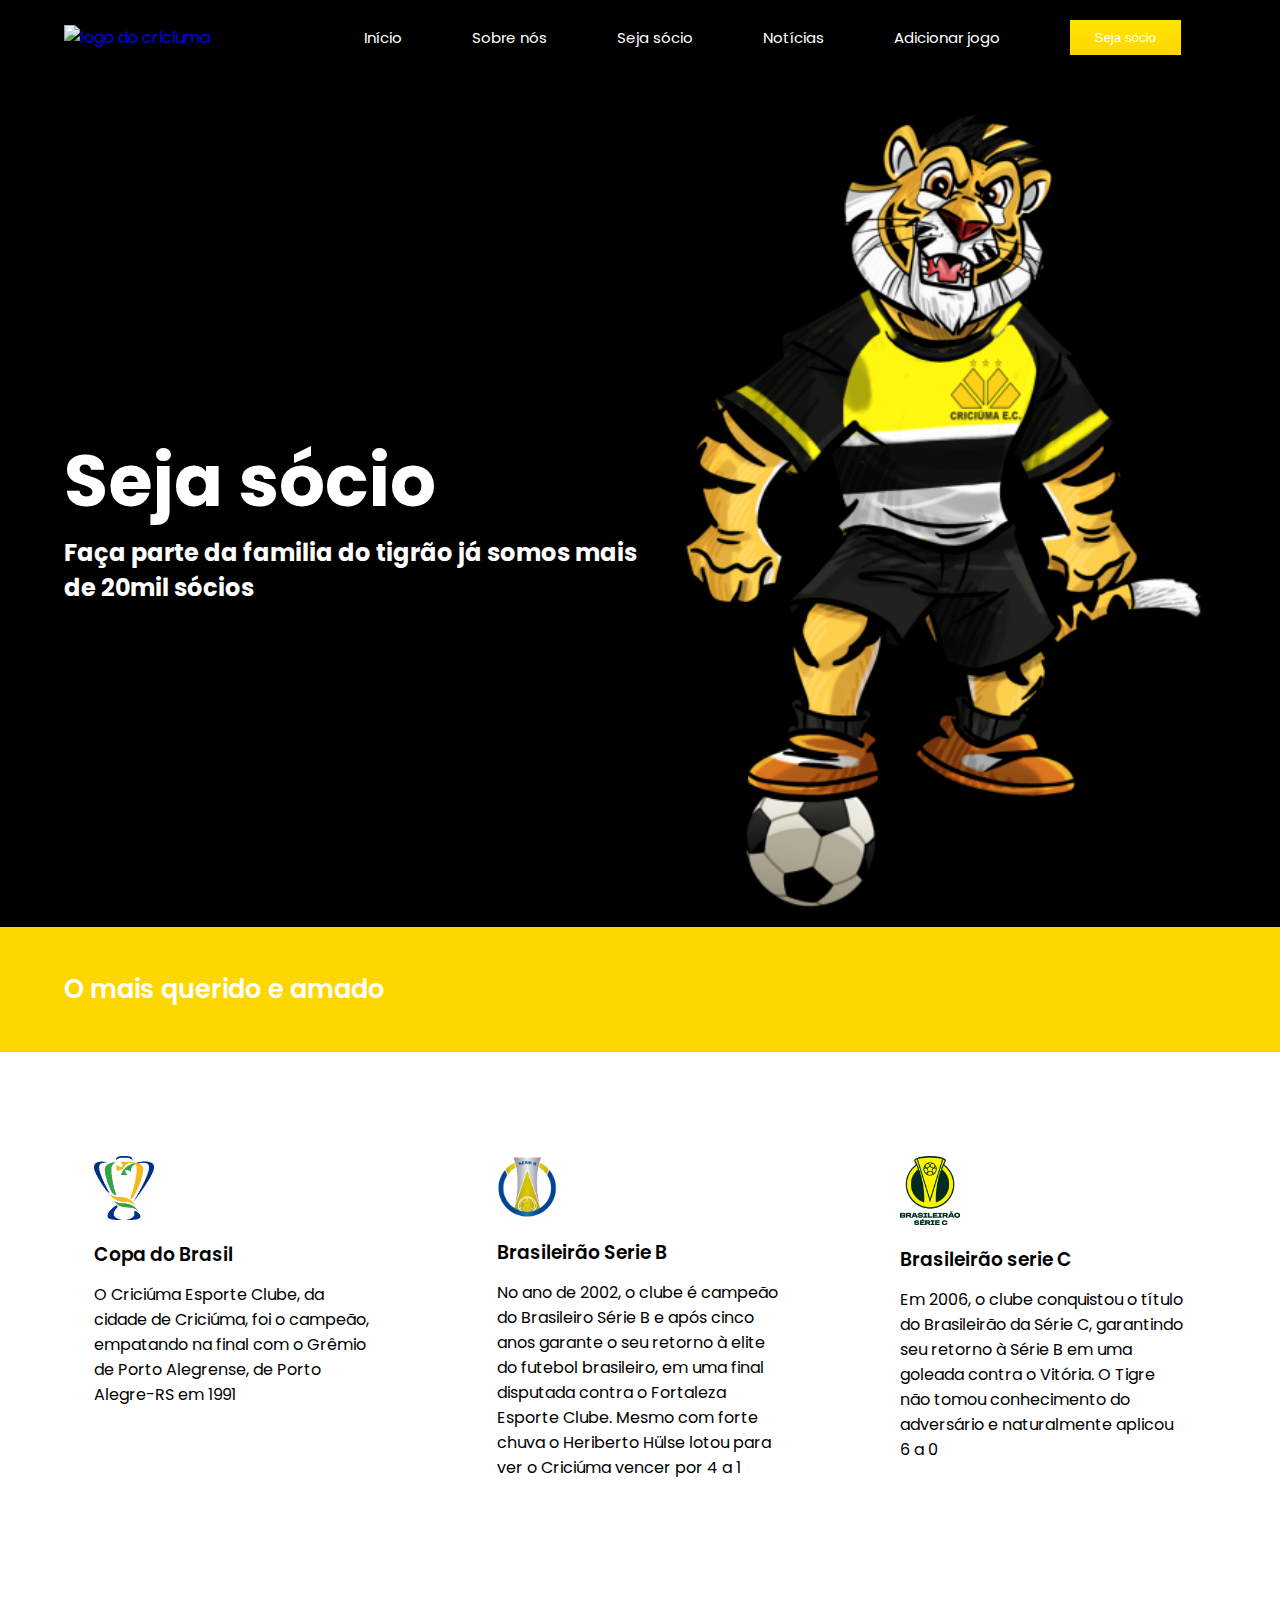
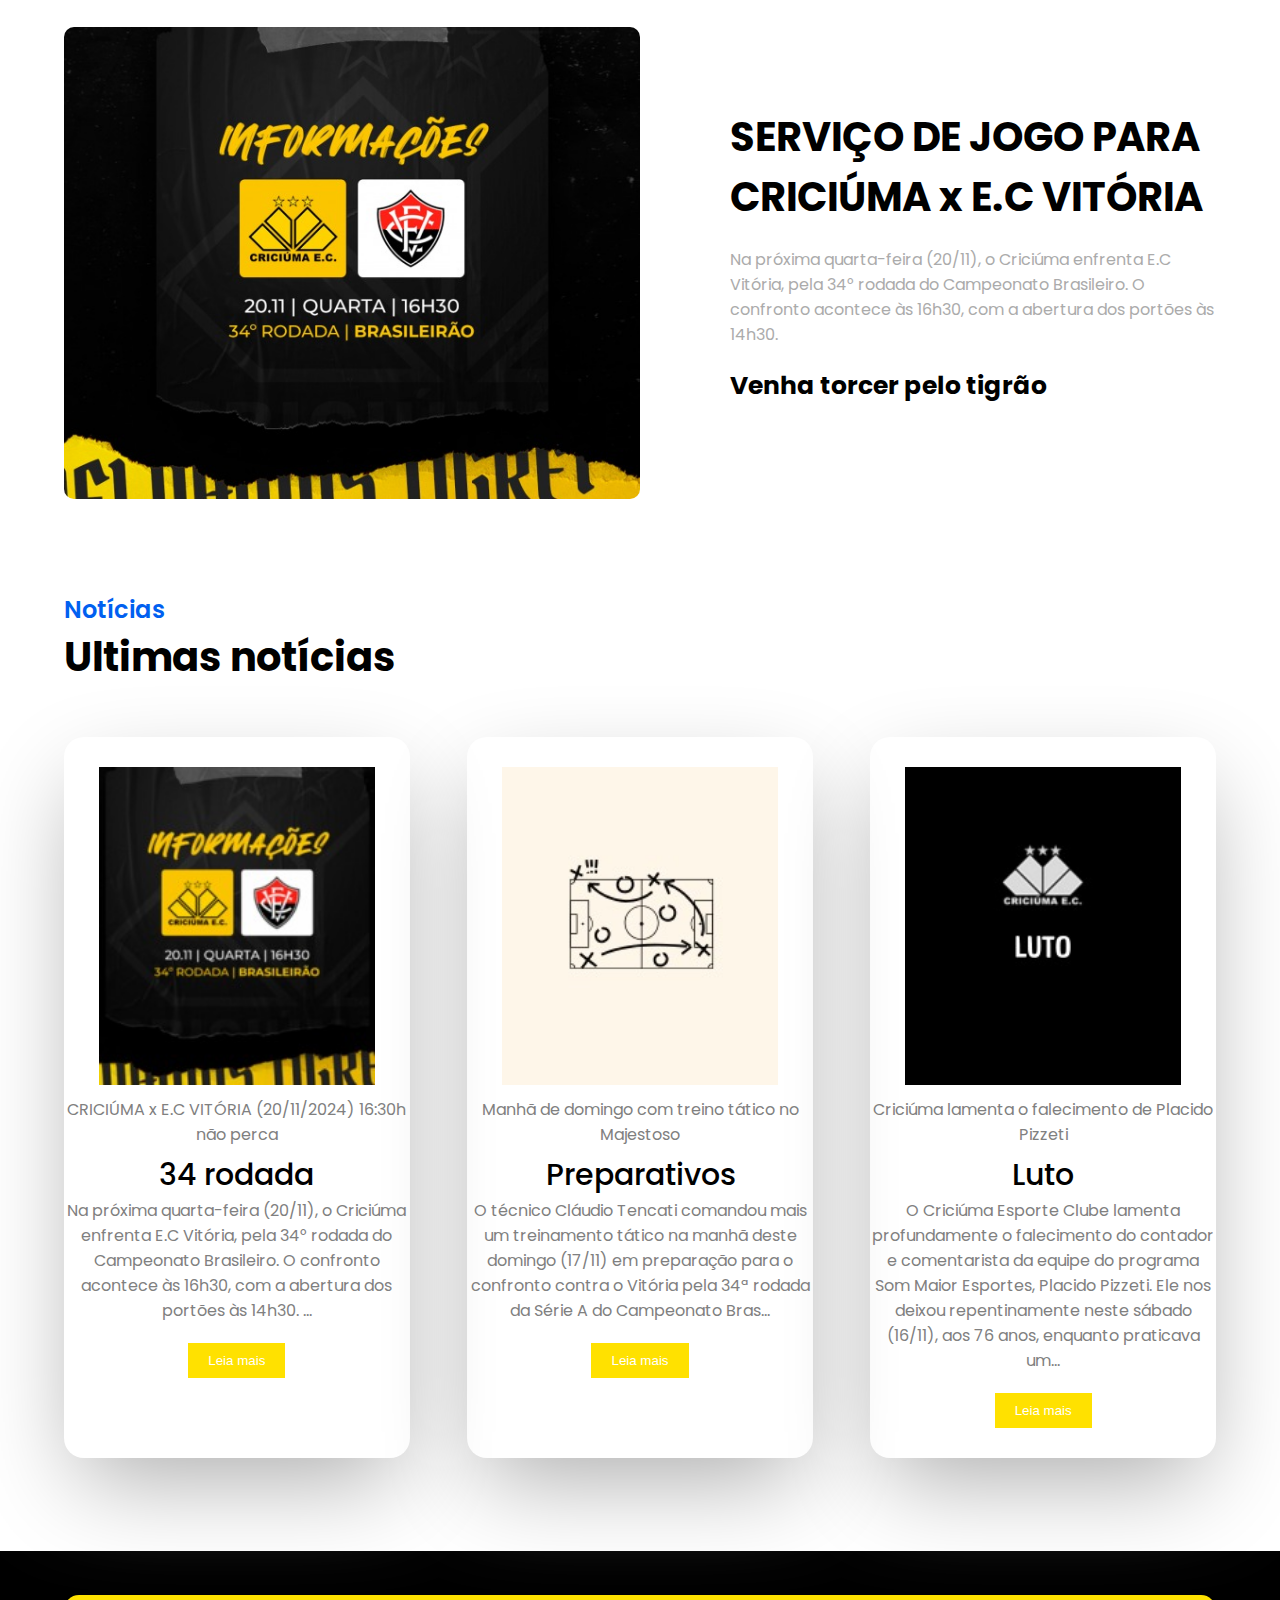
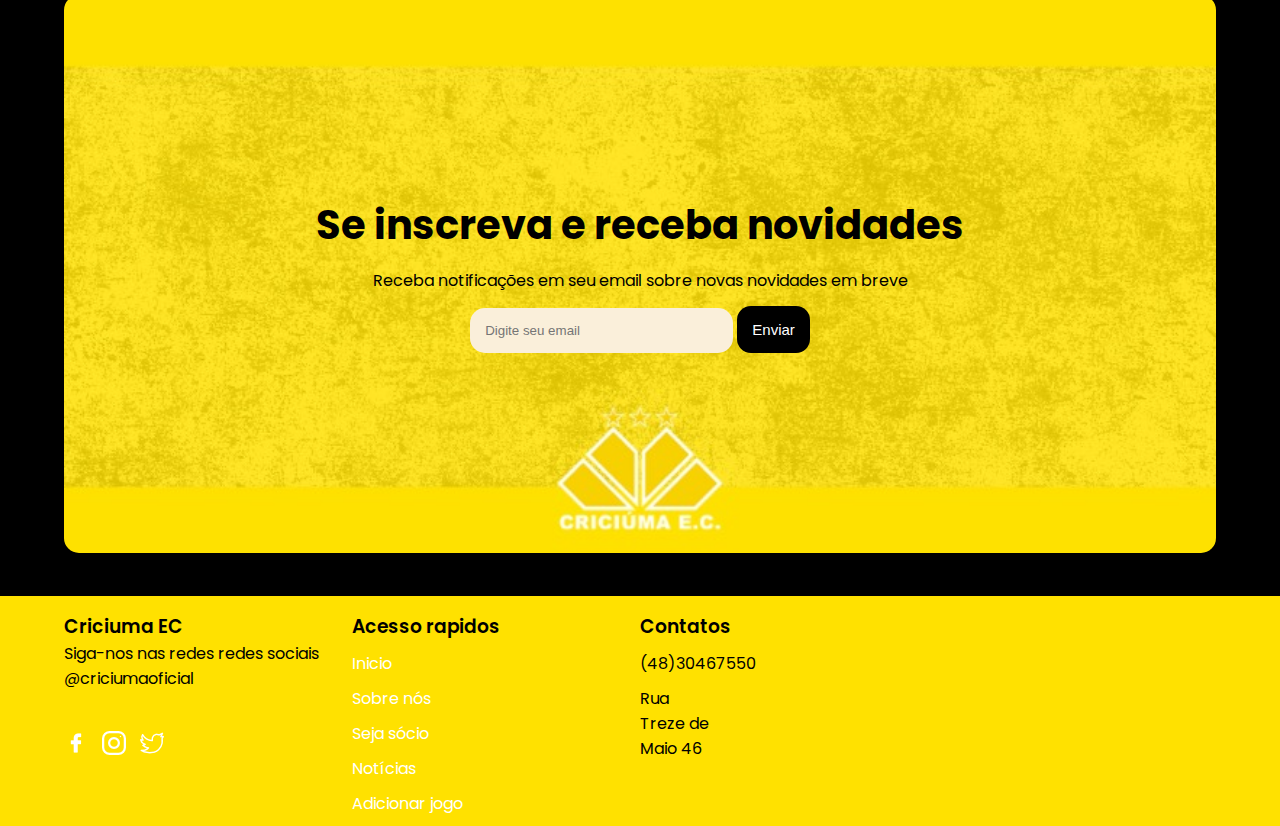
==== commit 84dd1c0a: "altercaçao" ====
--- a/index.html
+++ b/index.html
@@ -194,6 +194,7 @@
                     <li><a href="/pages/sobre-nos.html">Sobre nós</a></li>
                     <li><a href="/pages/seja-socio.html">Seja sócio</a></li>
                     <li><a href="/pages/noticias.html">Notícias</a></li>
+                    <li><a href="/pages/adicionar-jogo.html">Adicionar jogo</a></li>
                 </ul>
                 <!-- end ul2-->
                 
